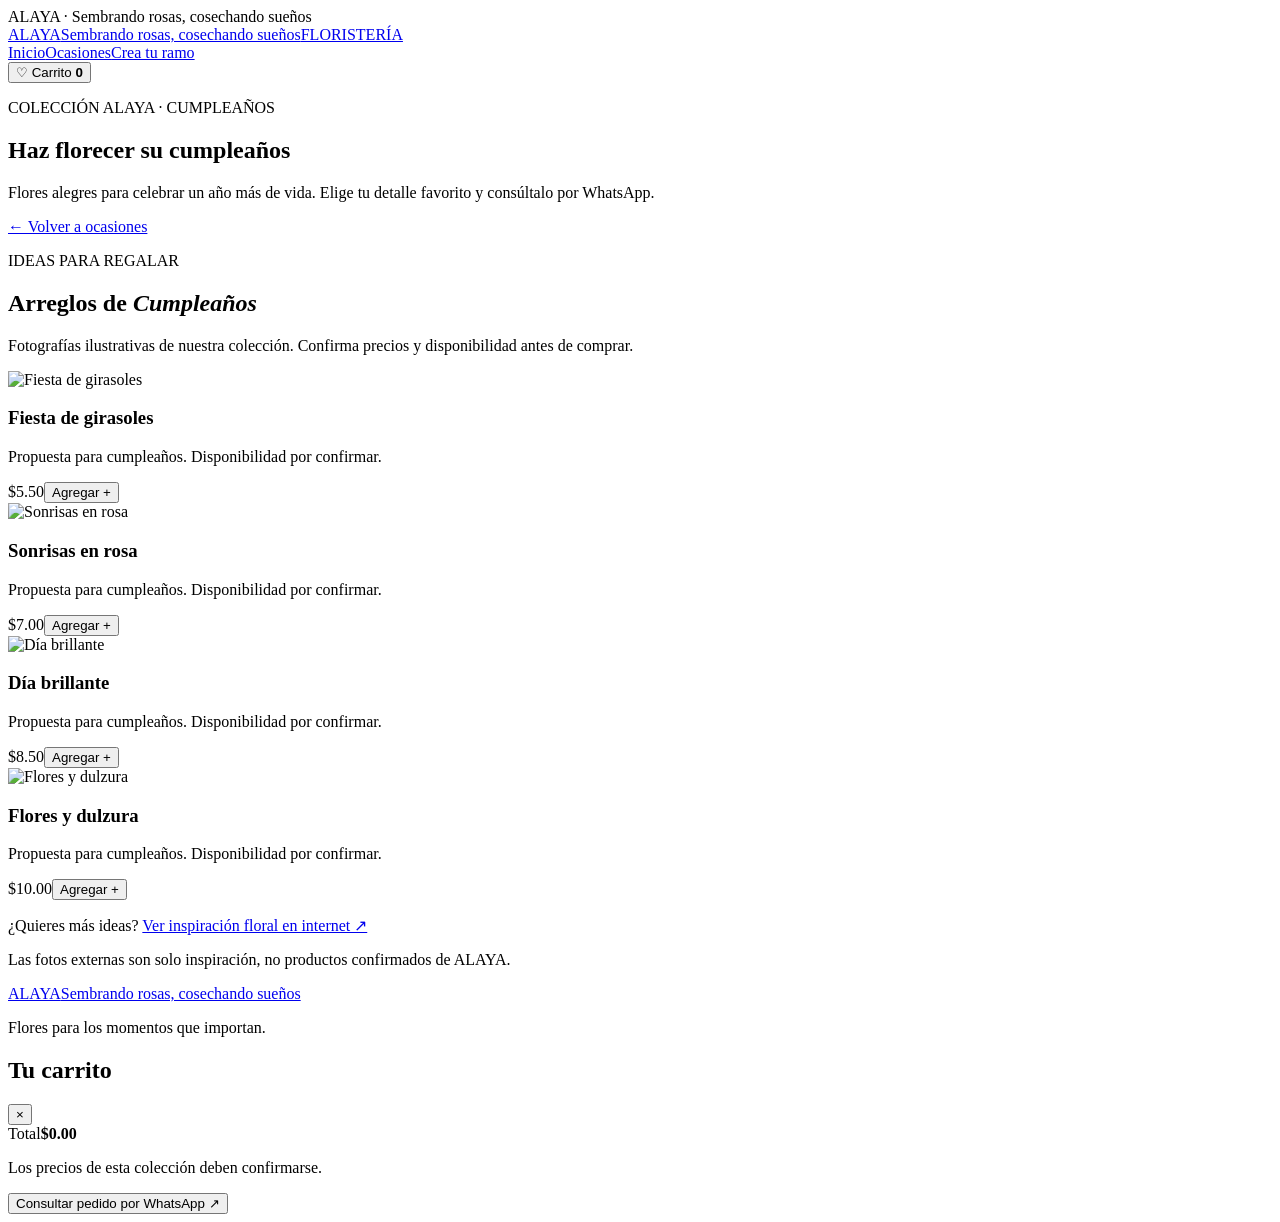
==== cumpleanos.html @ 53263938 "Add files via upload" ====
<!DOCTYPE html><html lang="es"><head><meta charset="UTF-8"><meta name="viewport" content="width=device-width,initial-scale=1"><title>Cumpleaños | ALAYA Floristería</title><link rel="preconnect" href="https://fonts.googleapis.com"><link rel="preconnect" href="https://fonts.gstatic.com" crossorigin><link href="https://fonts.googleapis.com/css2?family=DM+Sans:wght@400;500;600;700&family=Playfair+Display:wght@500;600;700&display=swap" rel="stylesheet"><link rel="stylesheet" href="css/styles.css"></head><body><div class="topline">ALAYA · Sembrando rosas, cosechando sueños</div><header class="header"><a class="brand" href="index.html"><span class="brand-name">ALAYA</span><span class="brand-tag">Sembrando rosas, cosechando sueños</span><span class="brand-type">FLORISTERÍA</span></a><nav class="nav" style="display:flex;flex-wrap:wrap"><a href="index.html">Inicio</a><a href="index.html#ocasiones">Ocasiones</a><a href="index.html#personaliza">Crea tu ramo</a></nav><button class="cart-button" id="openCart">♡ Carrito <b id="cartCount">0</b></button></header><main><section class="occasion-hero"><p class="eyebrow">COLECCIÓN ALAYA · CUMPLEAÑOS</p><h1>Haz florecer su cumpleaños</h1><p>Flores alegres para celebrar un año más de vida. Elige tu detalle favorito y consúltalo por WhatsApp.</p><a class="occasion-back" href="index.html#ocasiones">← Volver a ocasiones</a></section><section class="occasion-products"><div class="section-heading"><div><p class="eyebrow">IDEAS PARA REGALAR</p><h2>Arreglos de <em>Cumpleaños</em></h2></div><p>Fotografías ilustrativas de nuestra colección. Confirma precios y disponibilidad antes de comprar.</p></div><div class="product-grid"><article class="product-card"><div class="product-visual"><img class="product-image" src="assets/fotos/girasoles-enbuelto.jpg" alt="Fiesta de girasoles" loading="lazy"></div><div class="product-info"><h3>Fiesta de girasoles</h3><p>Propuesta para cumpleaños. Disponibilidad por confirmar.</p><div class="product-bottom"><span class="price">$5.50</span><button class="add-btn" data-price="5.50" data-name="Fiesta de girasoles">Agregar +</button></div></div></article>
<article class="product-card"><div class="product-visual"><img class="product-image" src="assets/fotos/ramo-pastel.jpg" alt="Sonrisas en rosa" loading="lazy"></div><div class="product-info"><h3>Sonrisas en rosa</h3><p>Propuesta para cumpleaños. Disponibilidad por confirmar.</p><div class="product-bottom"><span class="price">$7.00</span><button class="add-btn" data-price="7.00" data-name="Sonrisas en rosa">Agregar +</button></div></div></article>
<article class="product-card"><div class="product-visual"><img class="product-image" src="assets/fotos/girasoles-pastel.jpg" alt="Día brillante" loading="lazy"></div><div class="product-info"><h3>Día brillante</h3><p>Propuesta para cumpleaños. Disponibilidad por confirmar.</p><div class="product-bottom"><span class="price">$8.50</span><button class="add-btn" data-price="8.50" data-name="Día brillante">Agregar +</button></div></div></article>
<article class="product-card"><div class="product-visual"><img class="product-image" src="assets/fotos/girasoles-rosas.jpg" alt="Flores y dulzura" loading="lazy"></div><div class="product-info"><h3>Flores y dulzura</h3><p>Propuesta para cumpleaños. Disponibilidad por confirmar.</p><div class="product-bottom"><span class="price">$10.00</span><button class="add-btn" data-price="10.00" data-name="Flores y dulzura">Agregar +</button></div></div></article></div></section><section class="occasion-info"><p>¿Quieres más ideas? <a href="https://unsplash.com/s/photos/birthday-bouquet" target="_blank" rel="noopener">Ver inspiración floral en internet ↗</a></p><p>Las fotos externas son solo inspiración, no productos confirmados de ALAYA.</p></section></main><footer><a class="brand footer-brand" href="index.html"><span class="brand-name">ALAYA</span><span class="brand-tag">Sembrando rosas, cosechando sueños</span></a><p>Flores para los momentos que importan.</p></footer><div class="overlay" id="cartOverlay"></div><aside class="cart-drawer" id="cartDrawer" aria-hidden="true"><div class="cart-head"><h2>Tu carrito</h2><button id="closeCart" class="close-btn">×</button></div><div class="cart-items" id="cartItems"></div><div class="cart-bottom"><div class="total-line"><span>Total</span><strong id="cartTotal">$0.00</strong></div><p class="tiny-note">Los precios de esta colección deben confirmarse.</p><button class="btn btn-pink full" id="checkout">Consultar pedido por WhatsApp ↗</button></div></aside><div class="toast" id="toast" role="status"></div><script src="js/occasion.js"></script></body></html>
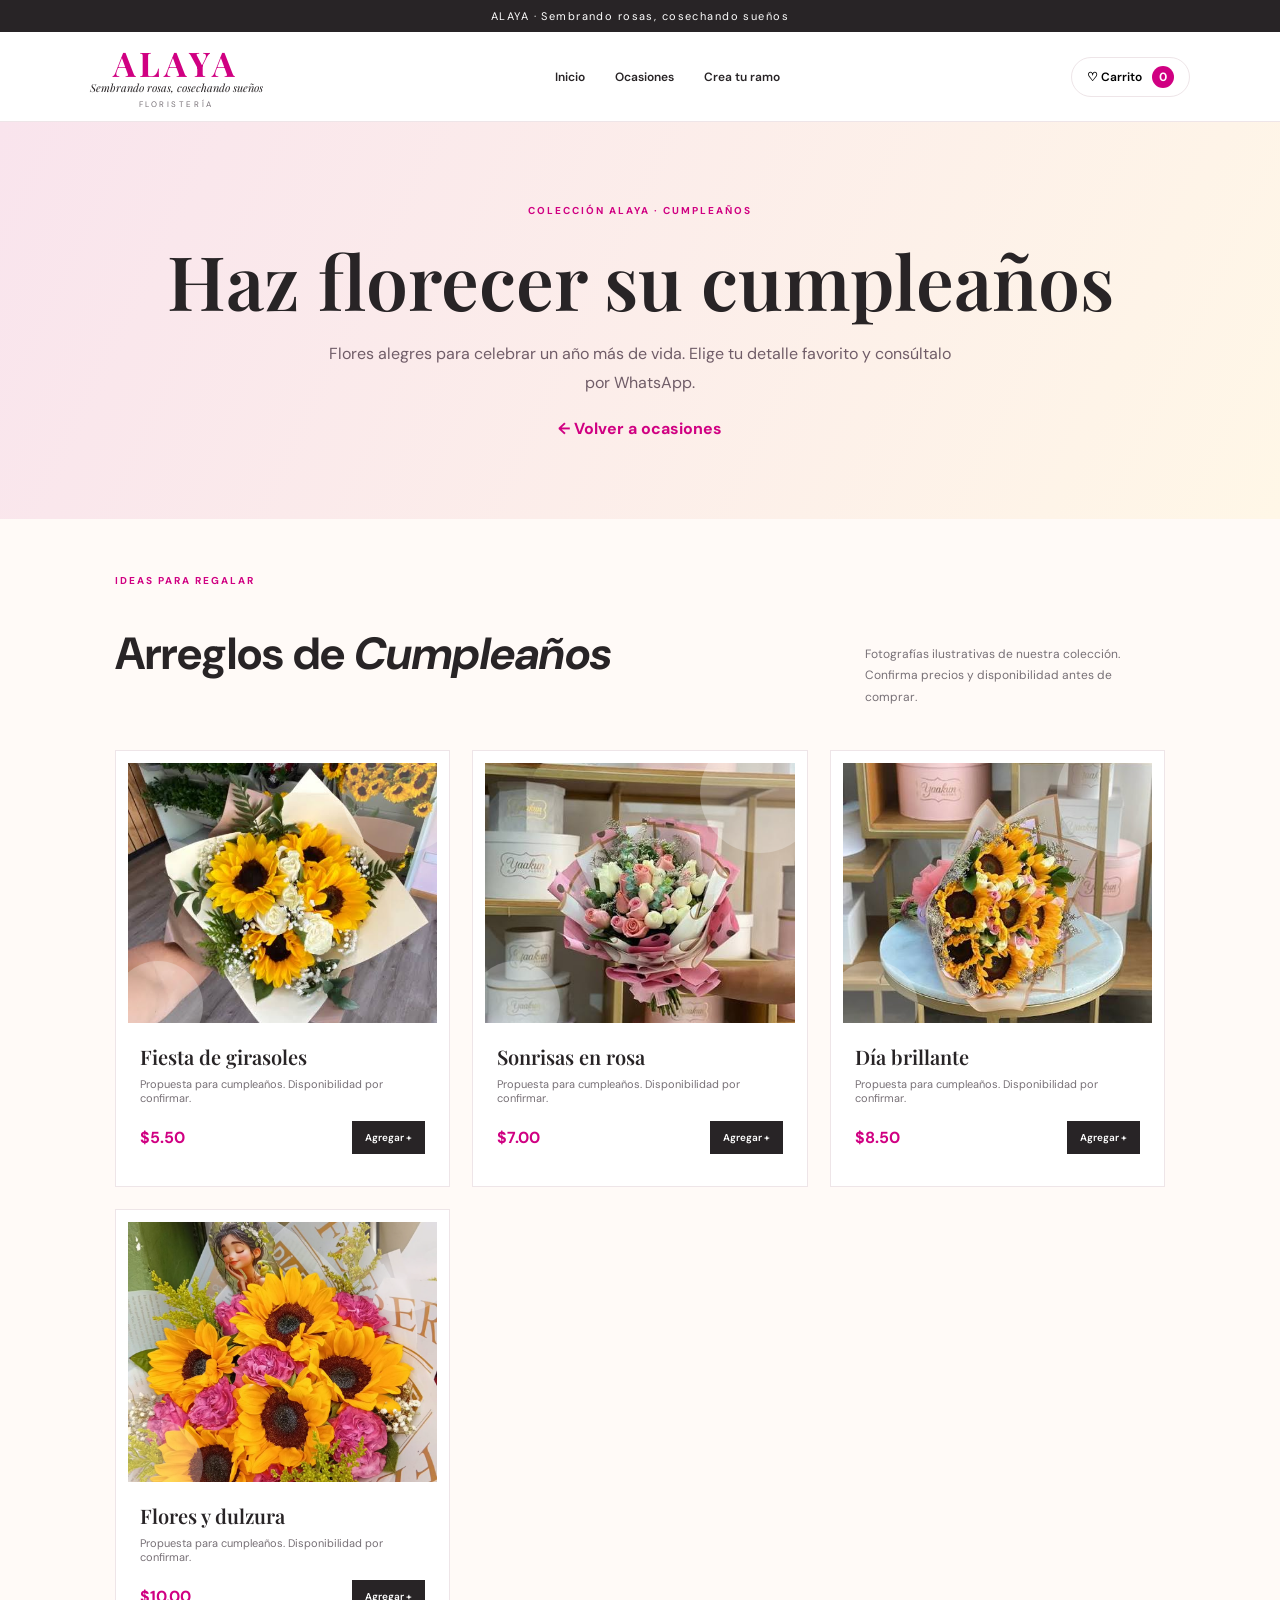
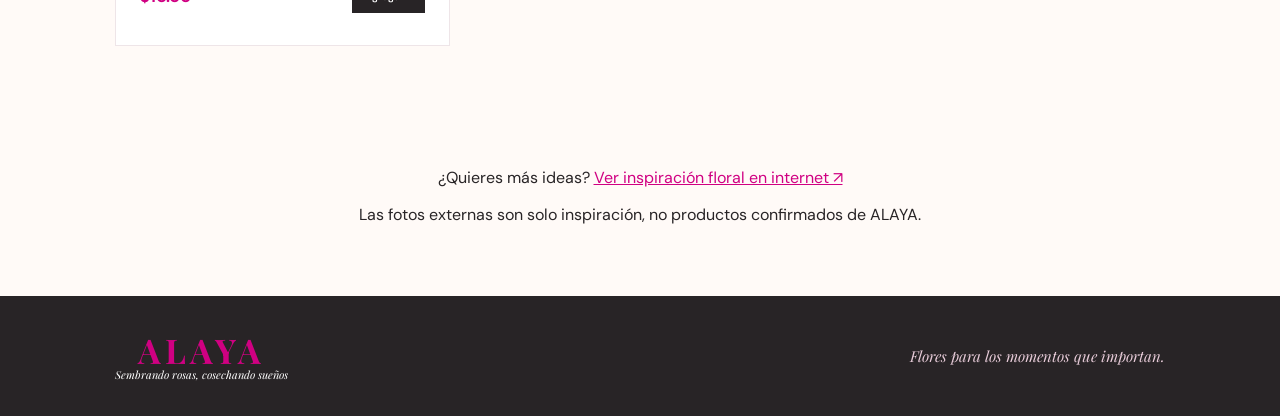
==== commit 8190099e: "Add files via upload" ====
--- a/cumpleanos.html
+++ b/cumpleanos.html
@@ -1,4 +1,4 @@
-<!DOCTYPE html><html lang="es"><head><meta charset="UTF-8"><meta name="viewport" content="width=device-width,initial-scale=1"><title>Cumpleaños | ALAYA Floristería</title><link rel="preconnect" href="https://fonts.googleapis.com"><link rel="preconnect" href="https://fonts.gstatic.com" crossorigin><link href="https://fonts.googleapis.com/css2?family=DM+Sans:wght@400;500;600;700&family=Playfair+Display:wght@500;600;700&display=swap" rel="stylesheet"><link rel="stylesheet" href="css/styles.css"></head><body><div class="topline">ALAYA · Sembrando rosas, cosechando sueños</div><header class="header"><a class="brand" href="index.html"><span class="brand-name">ALAYA</span><span class="brand-tag">Sembrando rosas, cosechando sueños</span><span class="brand-type">FLORISTERÍA</span></a><nav class="nav" style="display:flex;flex-wrap:wrap"><a href="index.html">Inicio</a><a href="index.html#ocasiones">Ocasiones</a><a href="index.html#personaliza">Crea tu ramo</a></nav><button class="cart-button" id="openCart">♡ Carrito <b id="cartCount">0</b></button></header><main><section class="occasion-hero"><p class="eyebrow">COLECCIÓN ALAYA · CUMPLEAÑOS</p><h1>Haz florecer su cumpleaños</h1><p>Flores alegres para celebrar un año más de vida. Elige tu detalle favorito y consúltalo por WhatsApp.</p><a class="occasion-back" href="index.html#ocasiones">← Volver a ocasiones</a></section><section class="occasion-products"><div class="section-heading"><div><p class="eyebrow">IDEAS PARA REGALAR</p><h2>Arreglos de <em>Cumpleaños</em></h2></div><p>Fotografías ilustrativas de nuestra colección. Confirma precios y disponibilidad antes de comprar.</p></div><div class="product-grid"><article class="product-card"><div class="product-visual"><img class="product-image" src="assets/fotos/girasoles-enbuelto.jpg" alt="Fiesta de girasoles" loading="lazy"></div><div class="product-info"><h3>Fiesta de girasoles</h3><p>Propuesta para cumpleaños. Disponibilidad por confirmar.</p><div class="product-bottom"><span class="price">$5.50</span><button class="add-btn" data-price="5.50" data-name="Fiesta de girasoles">Agregar +</button></div></div></article>
-<article class="product-card"><div class="product-visual"><img class="product-image" src="assets/fotos/ramo-pastel.jpg" alt="Sonrisas en rosa" loading="lazy"></div><div class="product-info"><h3>Sonrisas en rosa</h3><p>Propuesta para cumpleaños. Disponibilidad por confirmar.</p><div class="product-bottom"><span class="price">$7.00</span><button class="add-btn" data-price="7.00" data-name="Sonrisas en rosa">Agregar +</button></div></div></article>
-<article class="product-card"><div class="product-visual"><img class="product-image" src="assets/fotos/girasoles-pastel.jpg" alt="Día brillante" loading="lazy"></div><div class="product-info"><h3>Día brillante</h3><p>Propuesta para cumpleaños. Disponibilidad por confirmar.</p><div class="product-bottom"><span class="price">$8.50</span><button class="add-btn" data-price="8.50" data-name="Día brillante">Agregar +</button></div></div></article>
-<article class="product-card"><div class="product-visual"><img class="product-image" src="assets/fotos/girasoles-rosas.jpg" alt="Flores y dulzura" loading="lazy"></div><div class="product-info"><h3>Flores y dulzura</h3><p>Propuesta para cumpleaños. Disponibilidad por confirmar.</p><div class="product-bottom"><span class="price">$10.00</span><button class="add-btn" data-price="10.00" data-name="Flores y dulzura">Agregar +</button></div></div></article></div></section><section class="occasion-info"><p>¿Quieres más ideas? <a href="https://unsplash.com/s/photos/birthday-bouquet" target="_blank" rel="noopener">Ver inspiración floral en internet ↗</a></p><p>Las fotos externas son solo inspiración, no productos confirmados de ALAYA.</p></section></main><footer><a class="brand footer-brand" href="index.html"><span class="brand-name">ALAYA</span><span class="brand-tag">Sembrando rosas, cosechando sueños</span></a><p>Flores para los momentos que importan.</p></footer><div class="overlay" id="cartOverlay"></div><aside class="cart-drawer" id="cartDrawer" aria-hidden="true"><div class="cart-head"><h2>Tu carrito</h2><button id="closeCart" class="close-btn">×</button></div><div class="cart-items" id="cartItems"></div><div class="cart-bottom"><div class="total-line"><span>Total</span><strong id="cartTotal">$0.00</strong></div><p class="tiny-note">Los precios de esta colección deben confirmarse.</p><button class="btn btn-pink full" id="checkout">Consultar pedido por WhatsApp ↗</button></div></aside><div class="toast" id="toast" role="status"></div><script src="js/occasion.js"></script></body></html>+<!DOCTYPE html><html lang="es"><head><meta charset="UTF-8"><meta name="viewport" content="width=device-width,initial-scale=1"><title>Cumpleaños | ALAYA Floristería</title><link rel="preconnect" href="https://fonts.googleapis.com"><link rel="preconnect" href="https://fonts.gstatic.com" crossorigin><link href="https://fonts.googleapis.com/css2?family=DM+Sans:wght@400;500;600;700&family=Playfair+Display:wght@500;600;700&display=swap" rel="stylesheet"><link rel="stylesheet" href="styles.css"></head><body><div class="topline">ALAYA · Sembrando rosas, cosechando sueños</div><header class="header"><a class="brand" href="index.html"><span class="brand-name">ALAYA</span><span class="brand-tag">Sembrando rosas, cosechando sueños</span><span class="brand-type">FLORISTERÍA</span></a><nav class="nav" style="display:flex;flex-wrap:wrap"><a href="index.html">Inicio</a><a href="index.html#ocasiones">Ocasiones</a><a href="index.html#personaliza">Crea tu ramo</a></nav><button class="cart-button" id="openCart">♡ Carrito <b id="cartCount">0</b></button></header><main><section class="occasion-hero"><p class="eyebrow">COLECCIÓN ALAYA · CUMPLEAÑOS</p><h1>Haz florecer su cumpleaños</h1><p>Flores alegres para celebrar un año más de vida. Elige tu detalle favorito y consúltalo por WhatsApp.</p><a class="occasion-back" href="index.html#ocasiones">← Volver a ocasiones</a></section><section class="occasion-products"><div class="section-heading"><div><p class="eyebrow">IDEAS PARA REGALAR</p><h2>Arreglos de <em>Cumpleaños</em></h2></div><p>Fotografías ilustrativas de nuestra colección. Confirma precios y disponibilidad antes de comprar.</p></div><div class="product-grid"><article class="product-card"><div class="product-visual"><img class="product-image" src="girasoles-enbuelto.jpg" alt="Fiesta de girasoles" loading="lazy"></div><div class="product-info"><h3>Fiesta de girasoles</h3><p>Propuesta para cumpleaños. Disponibilidad por confirmar.</p><div class="product-bottom"><span class="price">$5.50</span><button class="add-btn" data-price="5.50" data-name="Fiesta de girasoles">Agregar +</button></div></div></article>
+<article class="product-card"><div class="product-visual"><img class="product-image" src="ramo-pastel.jpg" alt="Sonrisas en rosa" loading="lazy"></div><div class="product-info"><h3>Sonrisas en rosa</h3><p>Propuesta para cumpleaños. Disponibilidad por confirmar.</p><div class="product-bottom"><span class="price">$7.00</span><button class="add-btn" data-price="7.00" data-name="Sonrisas en rosa">Agregar +</button></div></div></article>
+<article class="product-card"><div class="product-visual"><img class="product-image" src="girasoles-pastel.jpg" alt="Día brillante" loading="lazy"></div><div class="product-info"><h3>Día brillante</h3><p>Propuesta para cumpleaños. Disponibilidad por confirmar.</p><div class="product-bottom"><span class="price">$8.50</span><button class="add-btn" data-price="8.50" data-name="Día brillante">Agregar +</button></div></div></article>
+<article class="product-card"><div class="product-visual"><img class="product-image" src="girasoles-rosas.jpg" alt="Flores y dulzura" loading="lazy"></div><div class="product-info"><h3>Flores y dulzura</h3><p>Propuesta para cumpleaños. Disponibilidad por confirmar.</p><div class="product-bottom"><span class="price">$10.00</span><button class="add-btn" data-price="10.00" data-name="Flores y dulzura">Agregar +</button></div></div></article></div></section><section class="occasion-info"><p>¿Quieres más ideas? <a href="https://unsplash.com/s/photos/birthday-bouquet" target="_blank" rel="noopener">Ver inspiración floral en internet ↗</a></p><p>Las fotos externas son solo inspiración, no productos confirmados de ALAYA.</p></section></main><footer><a class="brand footer-brand" href="index.html"><span class="brand-name">ALAYA</span><span class="brand-tag">Sembrando rosas, cosechando sueños</span></a><p>Flores para los momentos que importan.</p></footer><div class="overlay" id="cartOverlay"></div><aside class="cart-drawer" id="cartDrawer" aria-hidden="true"><div class="cart-head"><h2>Tu carrito</h2><button id="closeCart" class="close-btn">×</button></div><div class="cart-items" id="cartItems"></div><div class="cart-bottom"><div class="total-line"><span>Total</span><strong id="cartTotal">$0.00</strong></div><p class="tiny-note">Los precios de esta colección deben confirmarse.</p><button class="btn btn-pink full" id="checkout">Consultar pedido por WhatsApp ↗</button></div></aside><div class="toast" id="toast" role="status"></div><script src="occasion.js"></script></body></html>
--- a/styles.css
+++ b/styles.css
@@ -0,0 +1,62 @@
+@import url('https://fonts.googleapis.com/css2?family=DM+Sans:wght@400;500;600;700&family=Playfair+Display:ital,wght@0,500;0,600;0,700;1,500;1,600&display=swap');
+:root{--pink:#d00082;--pink2:#f8dce9;--lime:#a0d879;--ink:#282426;--muted:#777076;--cream:#fffaf7;--line:#eee5e8;--serif:'Playfair Display',Georgia,serif;--sans:'DM Sans',Arial,sans-serif}
+*{box-sizing:border-box}html{scroll-behavior:smooth}body{margin:0;background:var(--cream);color:var(--ink);font-family:var(--sans)}a{color:inherit;text-decoration:none}.topline{background:var(--ink);color:#fff;text-align:center;padding:9px 16px;font-size:11px;letter-spacing:.13em}.header{height:90px;padding:0 7%;display:flex;align-items:center;justify-content:space-between;background:#fff;position:sticky;top:0;z-index:10;border-bottom:1px solid var(--line)}.brand{display:flex;flex-direction:column;line-height:1;align-items:center;color:var(--pink);min-width:120px}.brand-name{font-family:var(--serif);font-size:34px;font-weight:700;letter-spacing:.12em}.brand-tag{font-family:var(--serif);font-size:11px;font-style:italic;color:var(--ink);margin-top:2px}.brand-type{font-size:8px;letter-spacing:.32em;margin-top:7px;color:var(--muted)}.nav{display:flex;gap:30px;font-size:12px;font-weight:600}.nav a:hover,.text-link:hover{color:var(--pink)}.cart-button{border:1px solid var(--line);background:#fff;padding:11px 15px;border-radius:30px;font:600 12px var(--sans);cursor:pointer}.cart-button b{background:var(--pink);color:#fff;border-radius:50%;padding:3px 7px;margin-left:7px}.menu-toggle{display:none;border:0;background:none;font-size:24px}.hero{padding:75px 9% 65px;display:grid;grid-template-columns:1fr 1fr;gap:5%;align-items:center;min-height:510px;background:linear-gradient(110deg,#fffaf7 0%,#fffaf7 55%,#f7e4e9 55%)}.eyebrow{font-size:10px;letter-spacing:.2em;font-weight:700;color:var(--pink);margin:0 0 17px}.hero h1,.section h2,.builder-intro h2,.contact-section h2{font:600 clamp(42px,5vw,68px)/1.08 var(--serif);margin:0;letter-spacing:-.04em}.hero h1 em,.section h2 em,.builder-intro h2 em,.contact-section h2 em{color:var(--pink);font-weight:500}.hero-text{max-width:440px;color:var(--muted);font-size:14px;line-height:1.9;margin:22px 0 28px}.hero-actions{display:flex;align-items:center;gap:25px;flex-wrap:wrap}.btn{display:inline-flex;justify-content:center;align-items:center;gap:15px;border:0;padding:15px 22px;font:700 11px var(--sans);letter-spacing:.04em;cursor:pointer;transition:.2s}.btn:hover{transform:translateY(-2px);filter:brightness(.97)}.btn-pink{background:var(--pink);color:#fff}.btn-dark{background:var(--ink);color:#fff}.btn-outline{border:1px solid var(--pink);color:var(--pink);background:transparent;margin-top:28px}.text-link{font-size:11px;font-weight:700}.hero-note{margin-top:45px;font-size:11px;color:var(--muted)}.flower-mark{color:var(--pink);font-size:22px;vertical-align:middle;margin-right:8px}.hero-art{height:370px;position:relative;background:radial-gradient(ellipse at 50% 45%,#f2b9cf 0 15%,transparent 16%),radial-gradient(ellipse at 30% 30%,#d00082 0 9%,transparent 10%),radial-gradient(ellipse at 68% 26%,#f6a9c6 0 11%,transparent 12%),radial-gradient(ellipse at 68% 65%,#a0d879 0 12%,transparent 13%),radial-gradient(ellipse at 34% 70%,#d00082 0 10%,transparent 11%),linear-gradient(145deg,#f8dce9,#f1c6d7);border-radius:48% 48% 8px 8px;overflow:hidden;display:grid;place-items:center}.hero-art:before{content:"";position:absolute;inset:10% 17%;border:1px solid #fff9;border-radius:50%}.hero-flowers{font-size:180px;color:#fff8;text-shadow:0 10px 35px #b0006540}.hero-sticker{position:absolute;top:28px;right:28px;background:var(--lime);width:76px;height:76px;border-radius:50%;display:grid;place-content:center;text-align:center;font:italic 14px var(--serif);transform:rotate(10deg);z-index:1}.hero-caption{position:absolute;bottom:20px;background:#fff;color:var(--pink);padding:10px 18px;font:italic 15px var(--serif)}.trust-row{display:flex;justify-content:space-around;gap:20px;padding:25px 8%;background:#fff;border-bottom:1px solid var(--line)}.trust-row>div{display:flex;align-items:center;gap:12px}.trust-icon{font-size:25px;color:var(--pink)}.trust-row b,.trust-row small{display:block}.trust-row b{font-size:11px}.trust-row small{font-size:10px;color:var(--muted);margin-top:4px}.section{padding:90px 9%}.section-heading{display:flex;justify-content:space-between;align-items:end;gap:30px;margin-bottom:30px}.section-heading h2{font-size:45px}.section-heading>p{max-width:300px;color:var(--muted);font-size:12px;line-height:1.8}.filters{display:flex;gap:8px;margin:25px 0}.filter{border:1px solid var(--line);background:#fff;padding:9px 18px;border-radius:30px;font:600 10px var(--sans);cursor:pointer}.filter.active,.filter:hover{background:var(--pink);border-color:var(--pink);color:#fff}.product-grid{display:grid;grid-template-columns:repeat(3,1fr);gap:22px}.product-card{background:#fff;border:1px solid var(--line);padding:12px;transition:.25s}.product-card:hover{transform:translateY(-4px);box-shadow:0 15px 35px #4d26300d}.product-visual{height:225px;display:grid;place-items:center;position:relative;overflow:hidden;background:var(--visual,#f7e4e9)}.product-visual:before,.product-visual:after{content:"";position:absolute;width:120px;height:120px;border-radius:50%;background:#ffffff45;top:-30px;right:-25px}.product-visual:after{width:90px;height:90px;top:auto;right:auto;bottom:-28px;left:-15px}.product-emoji{font-size:90px;filter:drop-shadow(0 12px 10px #6e335322);z-index:1}.product-info{padding:17px 8px 8px}.product-info h3{font:600 20px var(--serif);margin:0 0 7px}.product-info p{font-size:11px;color:var(--muted);margin:0 0 16px}.product-bottom{display:flex;align-items:center;justify-content:space-between}.price{font-weight:700;color:var(--pink);font-size:16px}.add-btn{background:var(--ink);color:white;border:0;padding:10px 13px;font:600 10px var(--sans);cursor:pointer}.add-btn:hover{background:var(--pink)}.builder-section{padding:85px 9%;background:#eaf4e4;display:grid;grid-template-columns:.8fr 1.2fr;gap:9%;align-items:start}.builder-intro h2{font-size:48px}.builder-intro>p:not(.eyebrow){color:#687164;font-size:13px;line-height:1.9;max-width:350px}.builder-illustration{font-size:150px;color:var(--pink);margin-top:35px;position:relative}.builder-illustration span{font-size:65px;color:#7da95e;position:absolute;left:100px;top:40px}.builder-panel{background:#fff;padding:30px;box-shadow:0 15px 45px #34502012}.builder-step{display:flex;gap:14px;align-items:center;margin:0 0 17px}.builder-step>span{font:italic 22px var(--serif);color:var(--pink)}.builder-step h3{font:600 19px var(--serif);margin:0}.builder-step p{font-size:10px;color:var(--muted);margin:4px 0 0}.choice-list{display:grid;gap:8px;margin-bottom:25px}.choice-row{display:flex;justify-content:space-between;align-items:center;border:1px solid var(--line);padding:10px 12px;font-size:11px}.choice-row label{display:flex;align-items:center;gap:9px;cursor:pointer}.choice-row input{accent-color:var(--pink)}.choice-price{color:var(--pink);font-weight:700}.choice-row.disabled{opacity:.55}.field-label{font-size:11px;font-weight:700;display:block;margin:10px 0 8px}textarea{width:100%;resize:vertical;border:1px solid var(--line);padding:12px;font:12px var(--sans);outline-color:var(--pink)}.full{width:100%;margin-top:15px}.tiny-note{font-size:10px;color:var(--muted);line-height:1.6}.occasions{background:#fff}.occasion-grid{display:grid;grid-template-columns:repeat(4,1fr);gap:13px}.occasion-card{min-height:220px;padding:22px;display:flex;flex-direction:column;justify-content:end;color:#fff;position:relative;overflow:hidden;background:linear-gradient(145deg,#d00082,#7e235d)}.occasion-card:before{content:"✿";position:absolute;right:-4px;top:-36px;font-size:150px;color:#ffffff25}.occ-two{background:linear-gradient(145deg,#9bbd76,#405b36)}.occ-three{background:linear-gradient(145deg,#e2a2b9,#984c70)}.occ-four{background:linear-gradient(145deg,#b65d87,#55264d)}.occasion-card span{font-size:9px;letter-spacing:.15em;position:relative}.occasion-card h3{font:600 24px var(--serif);margin:10px 0 6px;position:relative}.occasion-card p{font-size:10px;line-height:1.6;margin:0;position:relative;color:#ffffffd9}.quote-band{text-align:center;padding:65px 20px;background:var(--pink);color:#fff}.quote-band>span{font:70px var(--serif);line-height:.6}.quote-band p{font:italic 30px/1.35 var(--serif);margin:10px}.quote-band small{font-size:9px;letter-spacing:.2em}.contact-section{padding:85px 9%;display:grid;grid-template-columns:1fr 1fr;gap:10%;align-items:center}.contact-section h2{font-size:48px}.contact-section>div>p:not(.eyebrow){font-size:13px;color:var(--muted);margin:20px 0 25px}.contact-card{background:#fff;padding:28px;border:1px solid var(--line)}.contact-item{display:flex;gap:16px;padding:15px 0;border-bottom:1px solid var(--line)}.contact-item:last-child{border:0}.contact-item>span{color:var(--pink);font-size:24px}.contact-item b{font:600 16px var(--serif)}.contact-item p{font-size:11px;line-height:1.8;color:var(--muted);margin:6px 0 0}footer{padding:35px 9%;background:var(--ink);color:#fff;display:flex;align-items:center;justify-content:space-between;gap:20px;flex-wrap:wrap}.footer-brand .brand-tag, .footer-brand .brand-type{color:#fff}footer>p{font:italic 15px var(--serif);color:#e7cbd8}footer>small{font-size:9px;color:#c8bfc4}.overlay{position:fixed;inset:0;background:#1c111a80;z-index:19;opacity:0;visibility:hidden;transition:.25s}.overlay.show{opacity:1;visibility:visible}.cart-drawer{position:fixed;z-index:20;right:0;top:0;height:100vh;width:min(430px,100%);background:#fff;padding:28px;transform:translateX(105%);transition:.3s;display:flex;flex-direction:column}.cart-drawer.open{transform:translateX(0)}.cart-head{display:flex;justify-content:space-between;align-items:center;border-bottom:1px solid var(--line);padding-bottom:18px}.cart-head .eyebrow{margin-bottom:5px}.cart-head h2{font:600 30px var(--serif);margin:0}.close-btn{border:0;background:none;font-size:30px;cursor:pointer}.cart-items{overflow:auto;flex:1;padding:15px 0}.empty-cart{text-align:center;color:var(--muted);font:italic 18px var(--serif);padding:50px 10px}.cart-item{display:grid;grid-template-columns:1fr auto;gap:10px;padding:13px 0;border-bottom:1px solid var(--line)}.cart-item h4{font:600 16px var(--serif);margin:0 0 5px}.cart-item p{font-size:10px;color:var(--muted);margin:0}.cart-item strong{font-size:12px;color:var(--pink)}.cart-controls{display:flex;align-items:center;gap:9px;margin-top:9px}.cart-controls button{border:1px solid var(--line);background:#fff;width:24px;height:24px;cursor:pointer}.remove-item{border:0!important;color:var(--pink);font-size:16px}.cart-bottom{border-top:1px solid var(--line);padding-top:17px}.total-line{display:flex;justify-content:space-between;font-size:14px}.total-line strong{font-size:22px;color:var(--pink)}.clear-cart{display:block;margin:13px auto 0;border:0;background:none;color:var(--muted);text-decoration:underline;font:10px var(--sans);cursor:pointer}.toast{position:fixed;bottom:24px;left:50%;transform:translate(-50%,20px);background:var(--ink);color:#fff;padding:12px 20px;font-size:11px;opacity:0;pointer-events:none;transition:.25s;z-index:30}.toast.show{opacity:1;transform:translate(-50%,0)}
+@media(max-width:850px){.header{padding:0 4%}.nav{gap:14px}.hero,.builder-section,.contact-section{padding-left:6%;padding-right:6%}.occasion-grid{grid-template-columns:repeat(2,1fr)}}
+@media(max-width:650px){.topline{font-size:9px}.header{height:75px}.brand-name{font-size:28px}.menu-toggle{display:block;margin-left:auto;margin-right:12px}.nav{display:none;position:absolute;top:75px;left:0;right:0;background:#fff;padding:20px;flex-direction:column;box-shadow:0 10px 20px #0001}.nav.open{display:flex}.cart-button{padding:9px 11px}.cart-button span{display:none}.hero{grid-template-columns:1fr;padding:55px 7%;background:var(--cream)}.hero-art{height:260px;grid-row:1}.hero-copy{grid-row:2}.hero h1{font-size:48px}.trust-row{padding:20px 7%;display:grid;grid-template-columns:1fr;gap:15px}.section{padding:60px 7%}.section-heading{display:block}.section-heading h2{font-size:39px}.section-heading>p{margin-top:15px}.product-grid{grid-template-columns:1fr 1fr;gap:10px}.product-visual{height:155px}.product-emoji{font-size:65px}.product-info h3{font-size:17px}.product-info{padding:12px 4px 5px}.product-bottom{align-items:flex-start;gap:7px;flex-direction:column}.builder-section{grid-template-columns:1fr;padding:60px 7%;gap:25px}.builder-intro h2{font-size:42px}.builder-illustration{display:none}.builder-panel{padding:20px}.occasion-grid{grid-template-columns:1fr 1fr}.occasion-card{min-height:180px;padding:15px}.occasion-card h3{font-size:20px}.quote-band p{font-size:24px}.contact-section{grid-template-columns:1fr;padding:60px 7%;gap:30px}.contact-section h2{font-size:42px}footer{justify-content:center;text-align:center;flex-direction:column;gap:12px}}
+@media(max-width:380px){.product-grid{grid-template-columns:1fr}.occasion-grid{grid-template-columns:1fr}.cart-button{font-size:10px}}
+
+/* Mejoras solicitadas: selección, vista previa y tarjetas de ocasión interactivas */
+.choice-row input{width:17px;height:17px;accent-color:var(--pink);cursor:pointer;flex:0 0 auto}
+.choice-row label{min-width:0}.choice-emoji{font-size:18px}.choice-row{gap:10px}
+.bouquet-preview-wrap{margin:8px 0 27px;padding:17px;background:#fffaf7;border:1px solid #f0e2e8}
+.preview-heading{display:flex;justify-content:space-between;align-items:center;gap:10px}
+.preview-heading .eyebrow{margin:0 0 5px;font-size:9px}.preview-heading h3{font:600 18px var(--serif);margin:0}
+.preview-live{font-size:8px;letter-spacing:.12em;color:#43852c;background:#eaf4e4;padding:6px 9px;border-radius:20px}
+.bouquet-preview{height:205px;position:relative;overflow:hidden;display:flex;align-items:center;justify-content:center;background:radial-gradient(ellipse at center bottom,#f8e9ed,#fffaf7 68%)}
+.preview-paper{position:absolute;bottom:-54px;width:175px;height:180px;background:linear-gradient(110deg,#f4d6e2,#fff0f4);clip-path:polygon(8% 0,92% 0,68% 100%,32% 100%);border:1px solid #e9c6d5}
+.preview-blooms{position:relative;z-index:2;display:flex;flex-wrap:wrap;justify-content:center;align-content:center;gap:1px;width:230px;min-height:135px;padding:5px 18px 18px}
+.preview-bloom{font-size:36px;filter:drop-shadow(0 4px 3px #71435a22);animation:popBloom .3s both;animation-delay:var(--delay)}
+.bloom-1,.bloom-4{transform:translateY(-8px)}.bloom-2,.bloom-5{transform:translateY(7px)}
+.preview-ribbon{position:absolute;z-index:3;bottom:30px;width:42px;height:18px;border-radius:4px;background:var(--pink);box-shadow:0 3px 0 #a50066}
+.preview-empty{font:italic 13px var(--serif);color:#a18c96;text-align:center}
+.preview-caption{text-align:center;font-size:10px;color:var(--muted);margin:9px 0 0}
+@keyframes popBloom{from{opacity:0;transform:scale(.4)}to{opacity:1;transform:scale(1)}}
+.occasion-link{position:relative;margin-top:14px;align-self:flex-start;border:1px solid #ffffffa8;background:#ffffff20;color:#fff;padding:9px 11px;font:600 9px var(--sans);cursor:pointer}
+.occasion-link:hover{background:#fff;color:var(--pink)}
+.map-link{color:inherit;text-decoration:underline;text-decoration-color:#d0008266;text-underline-offset:3px}.map-link:hover{color:var(--pink)}
+@media(max-width:650px){.bouquet-preview{height:180px}.preview-bloom{font-size:31px}.preview-heading h3{font-size:16px}}
+
+/* Imágenes locales del catálogo, opciones y vista previa */
+.product-visual { overflow:hidden; }
+.product-image { width:100%;height:100%;min-height:210px;display:block;object-fit:cover;object-position:center; }
+.choice-image { width:36px;height:36px;object-fit:cover;border-radius:9px;vertical-align:middle;margin:0 9px;flex-shrink:0; }
+.preview-flower-image { width:100%;height:100%;object-fit:contain;display:block;border-radius:50%; }
+.preview-bloom { overflow:hidden; }
+
+/* Fotografías reales de ALAYA: proporciones naturales, sin deformación */
+.product-image { width:100%; height:100%; object-fit:cover; object-position:center; display:block; }
+.choice-image { width:38px; height:38px; object-fit:cover; border-radius:9px; vertical-align:middle; margin-right:8px; }
+.preview-flower-image { width:100%; height:100%; object-fit:cover; border-radius:50%; }
+
+/* Mejoras ALAYA: vista previa sin superposición y páginas de ocasiones */
+.preview-blooms{display:grid!important;grid-template-columns:repeat(auto-fit,minmax(86px,1fr));align-items:stretch;justify-content:center;gap:12px!important;width:100%!important;max-width:520px;min-height:150px;padding:12px!important;position:relative;z-index:2}
+.bouquet-preview{height:auto!important;min-height:210px!important;padding:16px!important;overflow:hidden}
+.preview-paper,.preview-ribbon{display:none!important}
+.preview-flower-tile{display:flex;flex-direction:column;align-items:center;justify-content:center;gap:7px;background:#fff;border:1px solid #f3dce6;border-radius:13px;padding:9px;min-width:0;animation:popBloom .25s both;animation-delay:var(--delay)}
+.preview-flower-tile img{width:76px;height:76px;object-fit:contain;display:block}
+.preview-flower-tile span{font-size:48px}.preview-flower-tile small{text-align:center;font-size:10px;color:#78566b}
+.video-section{background:#fff9f1}.video-section video{display:block;width:min(950px,100%);max-height:540px;object-fit:contain;margin:auto;background:#24131f;border-radius:16px}.video-section>.tiny-note{text-align:center;margin-top:15px}
+.occasion-link{display:inline-block;text-decoration:none}
+.occasion-hero{padding:80px 9%;background:linear-gradient(115deg,#f9e4ed,#fff7e7);text-align:center}.occasion-hero h1{font:600 clamp(40px,6vw,75px) var(--serif);margin:10px 0}.occasion-hero p{max-width:650px;margin:0 auto;color:#705d68;line-height:1.8}.occasion-hero .eyebrow{color:var(--pink)}
+.occasion-back{display:inline-block;margin-top:20px;color:var(--pink);font-weight:700}.occasion-products{padding:55px 9% 85px}.occasion-products .product-grid{margin-top:25px}.occasion-products .product-info{padding:20px 12px}.occasion-products .product-card{background:#fff}.occasion-products .product-visual{height:260px}.occasion-products .product-image{min-height:0}.occasion-info{text-align:center;padding:20px 8% 55px}.occasion-info a{color:var(--pink);text-decoration:underline}
+@media(max-width:650px){.occasion-hero{padding:55px 7%}.occasion-products{padding:40px 7%}.occasion-products .product-visual{height:180px}.preview-blooms{grid-template-columns:repeat(2,minmax(0,1fr))}}
+
+/* Galería multimedia: videos separados, sin deformación */
+.alaya-video-grid{display:grid;grid-template-columns:repeat(2,minmax(0,1fr));gap:24px;margin-top:28px}
+.alaya-video-card{background:#fff;border:1px solid rgba(214,0,135,.12);border-radius:20px;overflow:hidden;box-shadow:0 12px 35px rgba(35,22,29,.06)}
+.alaya-video-frame{background:#1e1b1d;aspect-ratio:16/9;display:flex;align-items:center;justify-content:center;overflow:hidden}
+.video-section .alaya-video-frame video{width:100%;height:100%;max-width:none;object-fit:contain;border-radius:0;display:block;background:#1e1b1d}
+.alaya-video-copy{padding:22px}.alaya-video-copy h3{margin:8px 0;font-size:1.35rem}.alaya-video-copy p{margin:0;color:#655b61;line-height:1.55}
+@media(max-width:760px){.alaya-video-grid{grid-template-columns:1fr;gap:18px}}
+
+.alaya-video-single{grid-template-columns:minmax(0,850px);justify-content:center}.video-section .alaya-video-frame iframe{display:block;width:100%;height:100%;border:0}
